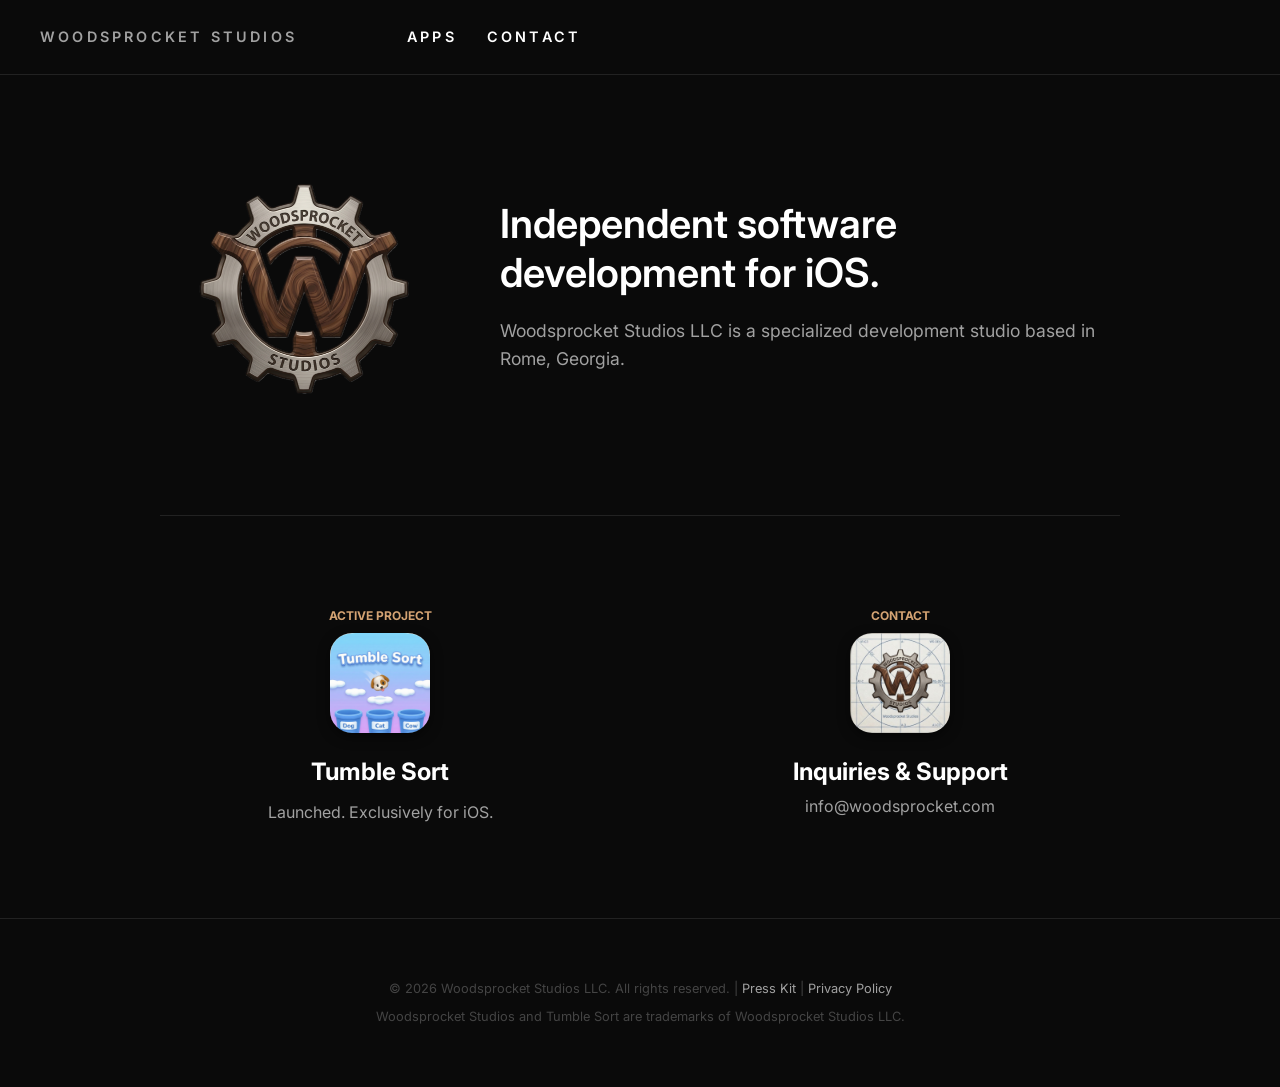
==== index.html @ 0ffef6d0 "Update index.html" ====
<!DOCTYPE html>
<html lang="en">
<head>
    <meta charset="UTF-8">
    <meta name="viewport" content="width=device-width, initial-scale=1.0">
    <title>Woodsprocket Studios LLC</title>
    <link rel="stylesheet" href="/style.css">
    <link rel="icon" type="image/png" href="/logo.png">
    <link href="https://fonts.googleapis.com/css2?family=Inter:wght@300;400;600&display=swap" rel="stylesheet">
    <meta name="apple-itunes-app" content="app-id=6770652096">
    <meta property="og:type" content="website">
    <meta property="og:url" content="https://woodsprocket.com/">
    <meta property="og:title" content="Woodsprocket Studios">
    <meta property="og:description" content="Made in Rome, GA">
    <meta property="og:image" content="https://woodsprocket.com/og-image.jpg">

    <meta name="twitter:card" content="summary_large_image">
    <meta name="twitter:url" content="https://woodsprocket.com/">
    <meta name="twitter:title" content="Woodsprocket Studios">
    <meta name="twitter:description" content="Independent iOS software. Home of Tumble Sort.">
    <meta name="twitter:image" content="https://woodsprocket.com/og-image.jpg">
</head>
<body>

<nav id="global-nav"></nav>

<script>
    // Fetch Navigation
    fetch('/nav.html')
        .then(response => response.text())
        .then(data => {
            document.getElementById('global-nav').innerHTML = data;
        })
        .catch(() => {
            document.getElementById('global-nav').innerHTML =
                '<div class="nav-container"><a href="/" class="brand-name">WOODSPROCKET STUDIOS</a></div>';
        });

    // Fetch Footer
    fetch('/footer.html')
        .then(response => response.text())
        .then(data => {
            document.getElementById('global-footer').innerHTML = data;
        })
        .catch(() => {
            document.getElementById('global-footer').innerHTML =
                '<div class="footer-container"><p>&copy; 2026 Woodsprocket Studios LLC. All rights reserved.</p></div>';
        });
</script>

    <main>
        <section class="hero">
            <img src="/logo.png" alt="Woodsprocket Studios" class="main-logo">
            <div class="hero-content">
                <h1>Independent software development for iOS.</h1>
                <p>Woodsprocket Studios LLC is a specialized development studio based in Rome, Georgia.</p>
            </div>
        </section>

        <div class="divider"></div>

        <section class="details-grid">
            <div class="detail-item" style="text-align: center;">
                <h3>Active Project</h3>
                <a href="/apps/tumble-sort/">
                    <img src="/apps/assets/tumble_sort_icon.png" alt="Tumble Sort" class="app-icon">
                </a>
                <h2>Tumble Sort</h2>
                <p>Launched. Exclusively for iOS.</p>
            </div>

            <div class="detail-item" style="text-align: center;">
                <h3>Contact</h3>
                <img src="/apps/assets/placeholder_icon.png" alt="Placeholder Icon" class="app-icon">
                <h2>Inquiries & Support</h2>
                <a href="mailto:info@woodsprocket.com" class="contact-link">info@woodsprocket.com</a>
            </div>
        </section>
    </main>

<footer id="global-footer"></footer>

</body>
</html>
---- style.css ----
:root {
    --bg: #0a0a0a;
    --text-primary: #ffffff;
    --text-secondary: #a1a1a1;
    --accent: #d4a373;
    --border: #222222;
}

* { box-sizing: border-box; }

body {
    background-color: var(--bg);
    color: var(--text-primary);
    font-family: 'Inter', sans-serif;
    margin: 0;
    -webkit-font-smoothing: antialiased;
}

a {
    color: var(--text-secondary);
    text-decoration: none;
}

a:hover {
    opacity: 0.7;
}

/* NAVIGATION */
nav {
    padding: 30px 0;
    border-bottom: 1px solid var(--border);
    width: 100%;
}

.nav-container {
    width: 100%;
    padding: 0 40px;
    display: flex;
    justify-content: flex-start;
    align-items: center;
}

.brand-name {
    display: inline-block;
    white-space: nowrap;
    letter-spacing: 0.2rem;
    font-weight: 600;
    font-size: 0.9rem;
    color: var(--text-secondary);
    text-transform: uppercase;
    text-decoration: none;
    width: auto;
    line-height: 1;
}

.brand-name:hover {
    opacity: 0.7;
}

/* MAIN CONTENT */
main {
    max-width: 1000px;
    margin: 0 auto;
    padding: 0 20px;
}

.hero {
    padding: 100px 0;
    display: flex;
    align-items: center;
    gap: 60px;
}

.main-logo { width: 280px; height: auto; }

.app-icon {
    width: 100px;
    height: 100px;
    border-radius: 22px;
    object-fit: cover;
    margin-bottom: 20px;
    box-shadow: 0 4px 12px rgba(0,0,0,0.5);
    transition: transform 0.2s ease;
}

.app-icon:hover {
    transform: scale(1.05);
}

.hero-content h1 {
    font-size: 2.5rem;
    font-weight: 600;
    margin: 0 0 20px 0;
}

.hero-content p {
    color: var(--text-secondary);
    font-size: 1.1rem;
    line-height: 1.6;
}

.divider { height: 1px; background: var(--border); width: 100%; }

/* DETAILS GRID */
.details-grid {
    display: flex;
    justify-content: center;
    gap: 80px;
    padding: 80px 0;
    flex-wrap: wrap;
}

.detail-item {
    flex: 1;
    min-width: 250px;
}

.detail-item h3 {
    text-transform: uppercase;
    font-size: 0.75rem;
    color: var(--accent);
    margin-bottom: 10px;
}

.detail-item h2 { font-size: 1.5rem; margin: 0 0 10px 0; }

.detail-item p { color: var(--text-secondary); }

/* PROSE (Privacy Policy and other text-heavy pages) */
.prose h1 {
    font-size: 2rem;
    font-weight: 600;
    margin: 60px 0 10px 0;
}

.prose .subtitle {
    color: var(--text-secondary);
    font-size: 0.9rem;
    margin: 0 0 40px 0;
}

.prose h3 {
    font-size: 1rem;
    font-weight: 600;
    color: var(--text-primary);
    margin: 40px 0 10px 0;
    text-transform: none;
}

.prose p {
    color: var(--text-secondary);
    font-size: 1rem;
    line-height: 1.7;
    margin: 0 0 16px 0;
}

.prose section {
    border-bottom: 1px solid var(--border);
    padding-bottom: 10px;
}

/* WOODSPROCKET WEBFORM */
.ws-form {
    display: flex;
    flex-direction: column;
    gap: 20px;
    text-align: left;
}

.ws-form input,
.ws-form select,
.ws-form textarea {
    width: 100%;
    padding: 16px;
    background-color: #1a1a1a; 
    border: 1px solid #333;
    border-radius: 12px; 
    color: #ffffff;
    font-family: inherit;
    font-size: 16px;
    transition: border-color 0.3s ease;
}

.ws-form input:focus,
.ws-form select:focus,
.ws-form textarea:focus {
    outline: none;
    border-color: var(--accent); 
}

.ws-form ::placeholder {
    color: #666;
}

.submit-btn {
    background-color: #ffffff;
    color: #000000;
    padding: 16px 32px;
    border: none;
    border-radius: 12px;
    font-weight: bold;
    font-size: 16px;
    cursor: pointer;
    transition: transform 0.2s ease, background-color 0.2s ease;
    margin-top: 10px;
}

.submit-btn:hover {
    background-color: #e6e6e6;
    transform: translateY(-2px);
}

nav a {
    margin-left: 30px; 
}

nav a:first-child {
    margin-left: 0;
}

/* FOOTER */
footer {
    border-top: 1px solid var(--border);
    padding: 50px;
    text-align: center;
}

.footer-container p { font-size: 0.8rem; color: #444; }

/* MOBILE */
@media (max-width: 768px) {
    .hero { flex-direction: column; text-align: center; }
    .details-grid { gap: 40px; padding: 40px 0; }
    
    .brand-name { font-size: 0.75rem; }
    
    .nav-container { 
        padding: 0 20px; 
        flex-direction: column; 
        gap: 15px; 
    }
    
    nav a { margin: 0; }
}
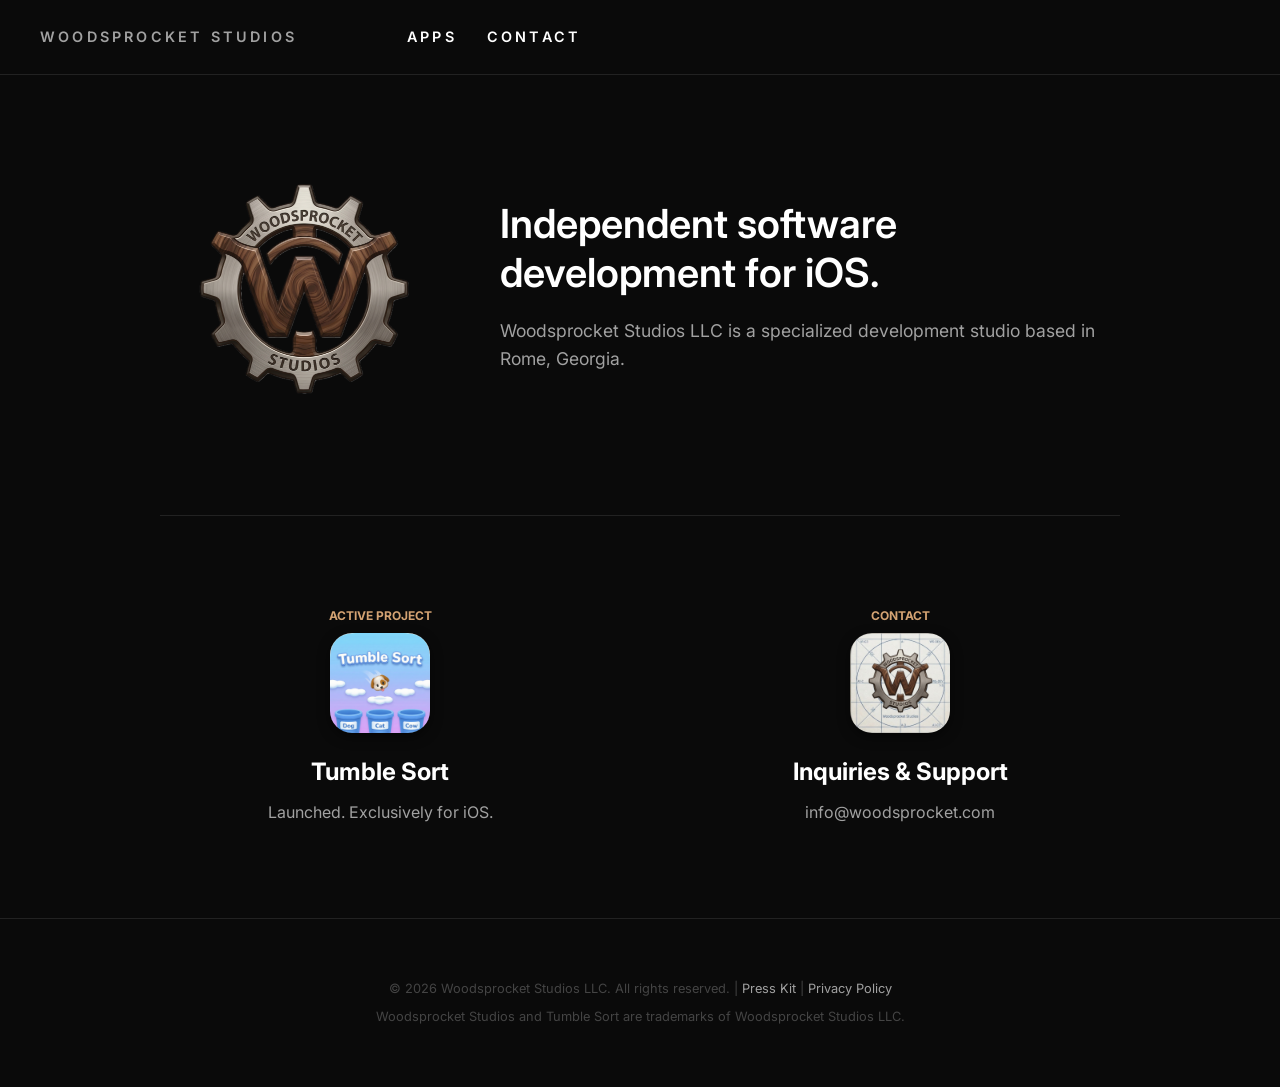
==== commit c14b1881: "Update index.html" ====
--- a/index.html
+++ b/index.html
@@ -73,7 +73,7 @@
                 <h3>Contact</h3>
                 <img src="/apps/assets/placeholder_icon.png" alt="Placeholder Icon" class="app-icon">
                 <h2>Inquiries & Support</h2>
-                <a href="mailto:info@woodsprocket.com" class="contact-link">info@woodsprocket.com</a>
+                <p><a href="mailto:info@woodsprocket.com" class="contact-link">info@woodsprocket.com</a></p>
             </div>
         </section>
     </main>
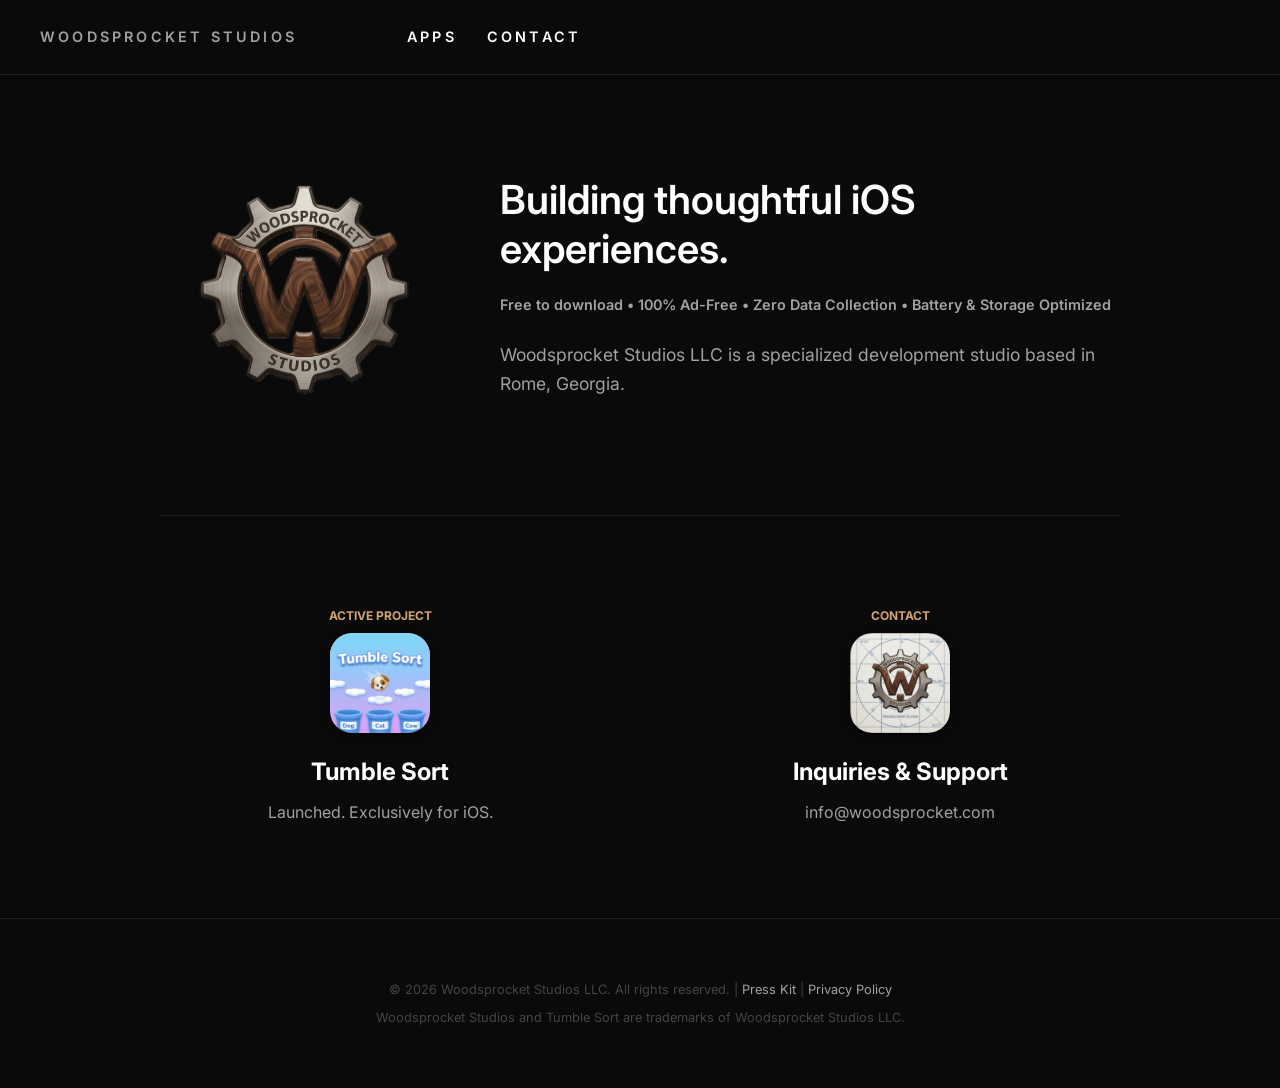
==== commit 419cee20: "Update index.html" ====
--- a/index.html
+++ b/index.html
@@ -52,7 +52,12 @@
         <section class="hero">
             <img src="/logo.png" alt="Woodsprocket Studios" class="main-logo">
             <div class="hero-content">
-                <h1>Independent software development for iOS.</h1>
+                <h1>Building thoughtful iOS experiences.</h1>
+    
+                <p style="font-size: 0.9rem; font-weight: 600; color: #a3a3a3; margin-top: 5px; margin-bottom: 25px;">
+                Free to download &bull; 100% Ad-Free &bull; Zero Data Collection &bull; Battery &amp; Storage Optimized
+                </p>
+    
                 <p>Woodsprocket Studios LLC is a specialized development studio based in Rome, Georgia.</p>
             </div>
         </section>
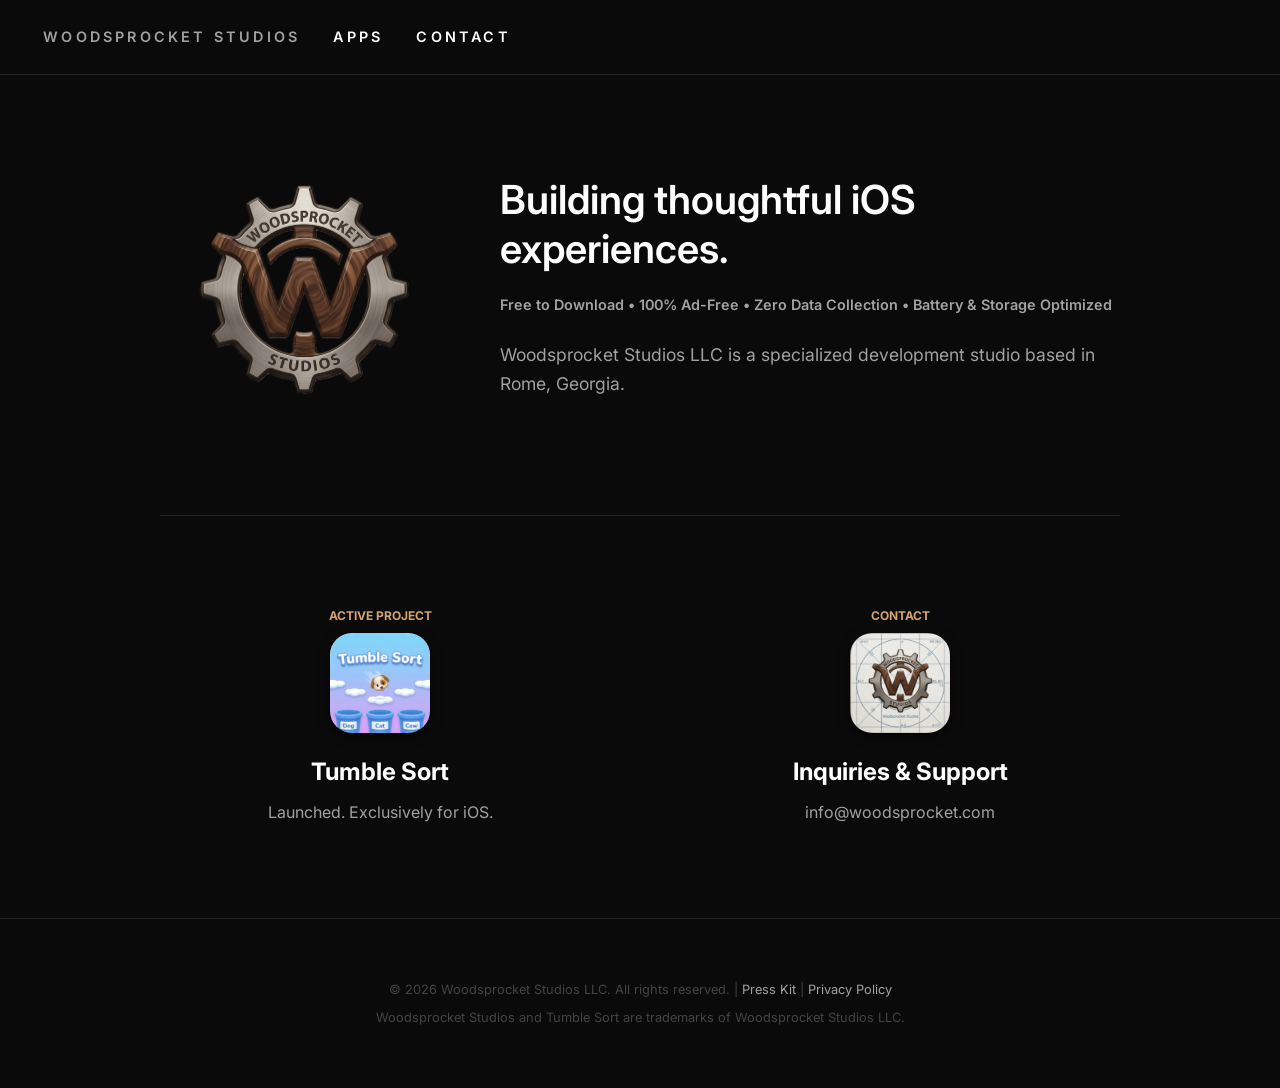
==== commit 8272bf22: "Update index.html" ====
--- a/index.html
+++ b/index.html
@@ -55,7 +55,7 @@
                 <h1>Building thoughtful iOS experiences.</h1>
     
                 <p style="font-size: 0.9rem; font-weight: 600; color: #a3a3a3; margin-top: 5px; margin-bottom: 25px;">
-                Free to download &bull; 100% Ad-Free &bull; Zero Data Collection &bull; Battery &amp; Storage Optimized
+                Free to Download &bull; 100% Ad-Free &bull; Zero Data Collection &bull; Battery &amp; Storage Optimized
                 </p>
     
                 <p>Woodsprocket Studios LLC is a specialized development studio based in Rome, Georgia.</p>
--- a/style.css
+++ b/style.css
@@ -51,6 +51,7 @@
     text-decoration: none;
     width: auto;
     line-height: 1;
+    padding-left: 0.2rem;
 }
 
 .brand-name:hover {
@@ -232,7 +233,12 @@
     .hero { flex-direction: column; text-align: center; }
     .details-grid { gap: 40px; padding: 40px 0; }
     
-    .brand-name { font-size: 0.75rem; }
+    .brand-name { 
+        font-size: 0.75rem;
+        width: 100%;
+        text-align: center;
+        padding-left: 0.2rem; 
+    }
     
     .nav-container { 
         padding: 0 20px; 
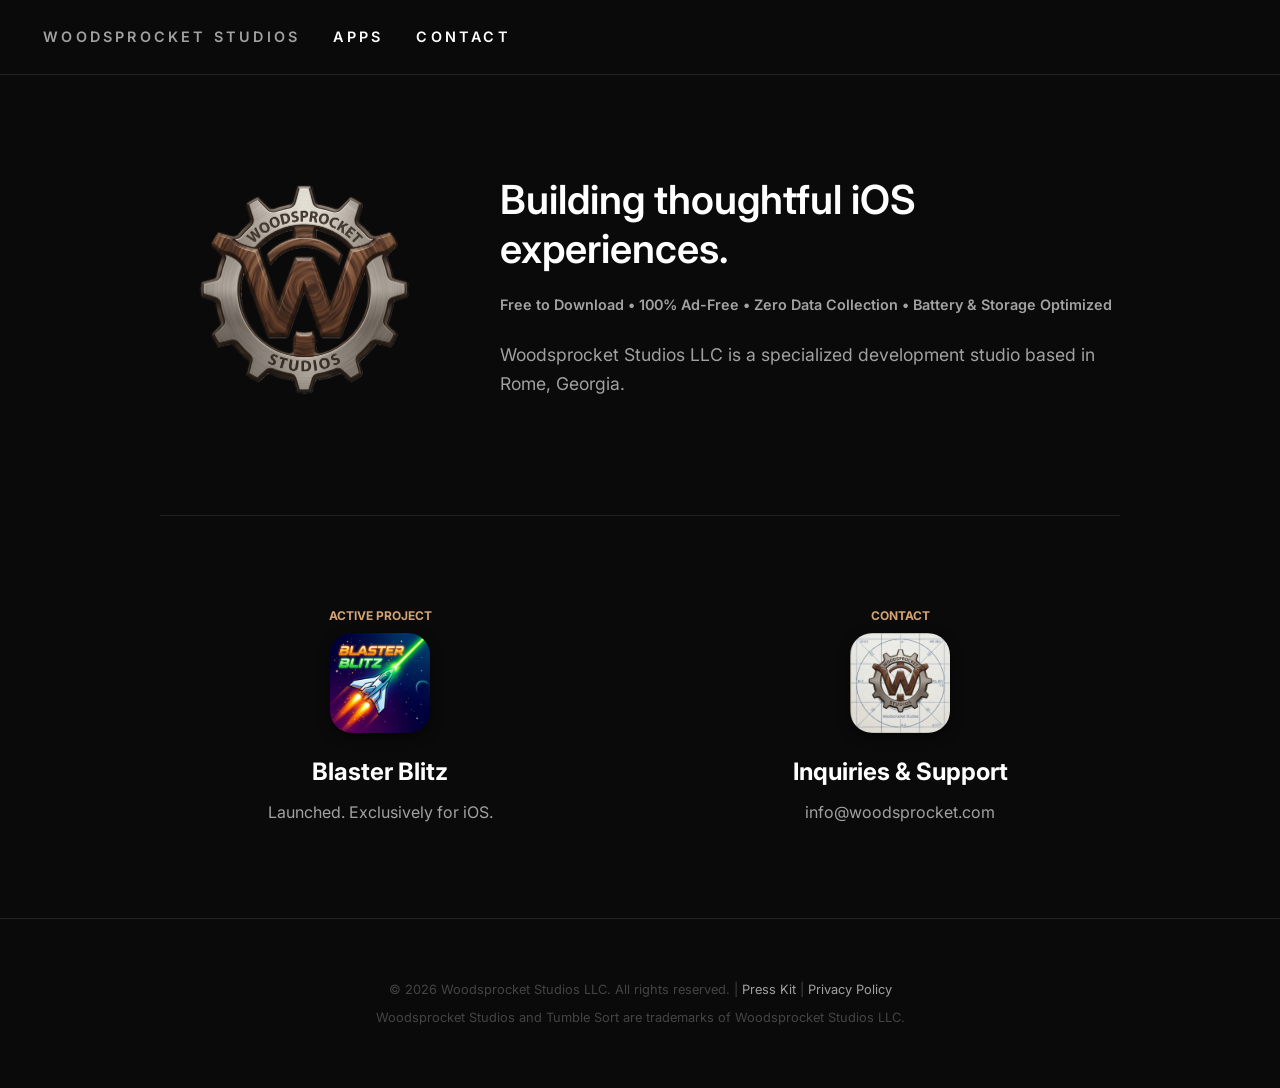
==== commit ac1d1cc6: "Update index.html" ====
--- a/index.html
+++ b/index.html
@@ -7,7 +7,7 @@
     <link rel="stylesheet" href="/style.css">
     <link rel="icon" type="image/png" href="/logo.png">
     <link href="https://fonts.googleapis.com/css2?family=Inter:wght@300;400;600&display=swap" rel="stylesheet">
-    <meta name="apple-itunes-app" content="app-id=6770652096">
+    <meta name="apple-itunes-app" content="app-id=6775595443">
     <meta property="og:type" content="website">
     <meta property="og:url" content="https://woodsprocket.com/">
     <meta property="og:title" content="Woodsprocket Studios">
@@ -67,10 +67,10 @@
         <section class="details-grid">
             <div class="detail-item" style="text-align: center;">
                 <h3>Active Project</h3>
-                <a href="/apps/tumble-sort/">
-                    <img src="/apps/assets/tumble_sort_icon.png" alt="Tumble Sort" class="app-icon">
+                <a href="/apps/blaster_blitz/">
+                    <img src="/apps/assets/blaster_blitz_icon.png" alt="Blaster Blitz" class="app-icon">
                 </a>
-                <h2>Tumble Sort</h2>
+                <h2>Blaster Blitz</h2>
                 <p>Launched. Exclusively for iOS.</p>
             </div>
 
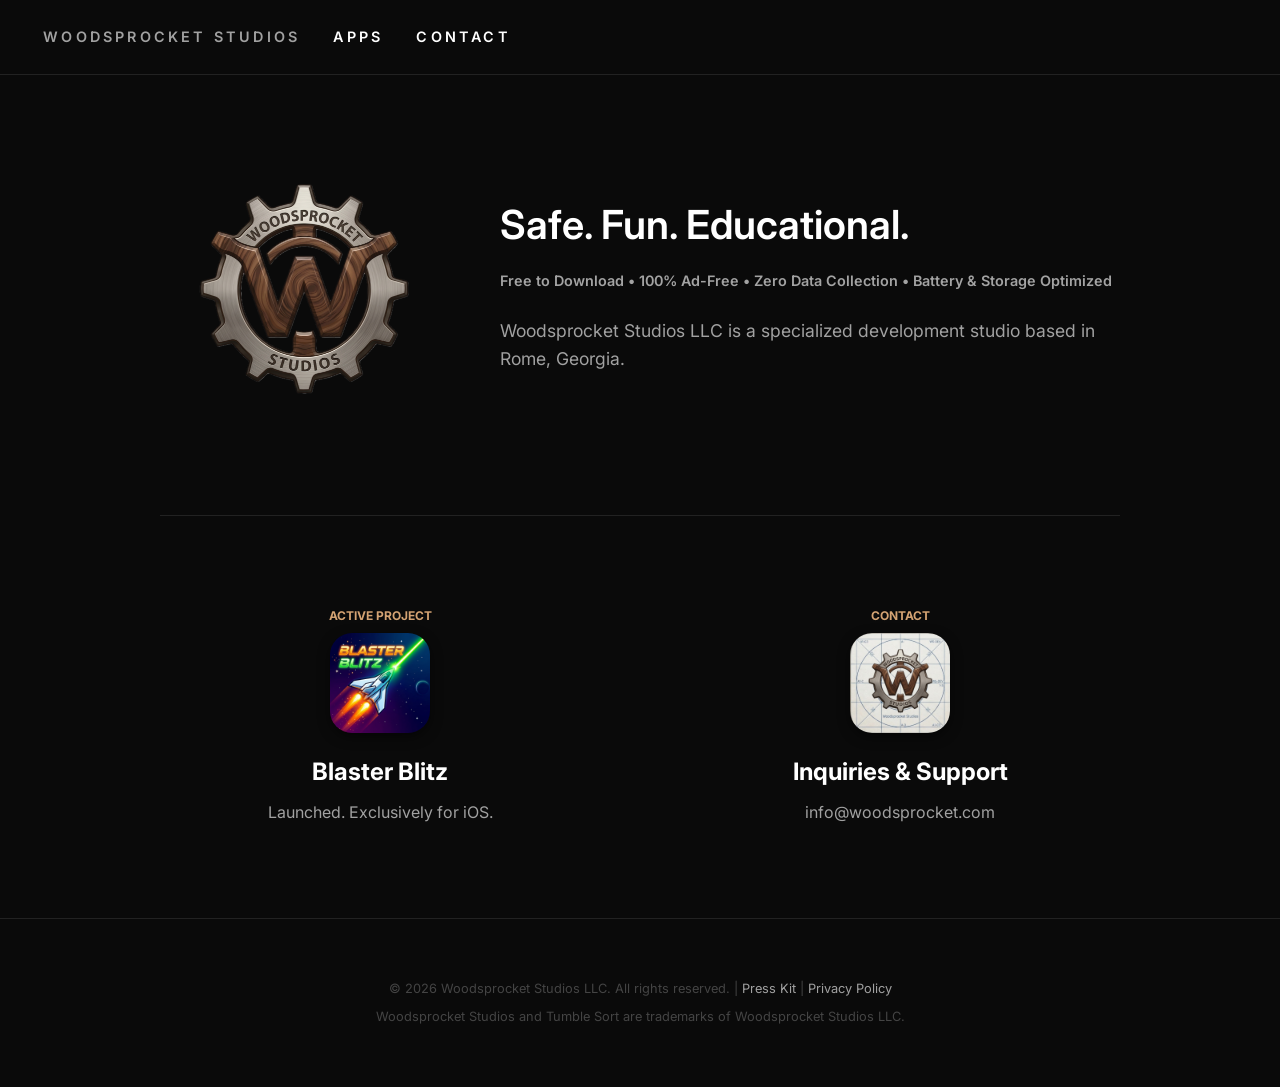
==== commit 38c0f0ac: "Update index.html" ====
--- a/index.html
+++ b/index.html
@@ -52,7 +52,7 @@
         <section class="hero">
             <img src="/logo.png" alt="Woodsprocket Studios" class="main-logo">
             <div class="hero-content">
-                <h1>Building thoughtful iOS experiences.</h1>
+                <h1>Safe. Fun. Educational.</h1>
     
                 <p style="font-size: 0.9rem; font-weight: 600; color: #a3a3a3; margin-top: 5px; margin-bottom: 25px;">
                 Free to Download &bull; 100% Ad-Free &bull; Zero Data Collection &bull; Battery &amp; Storage Optimized
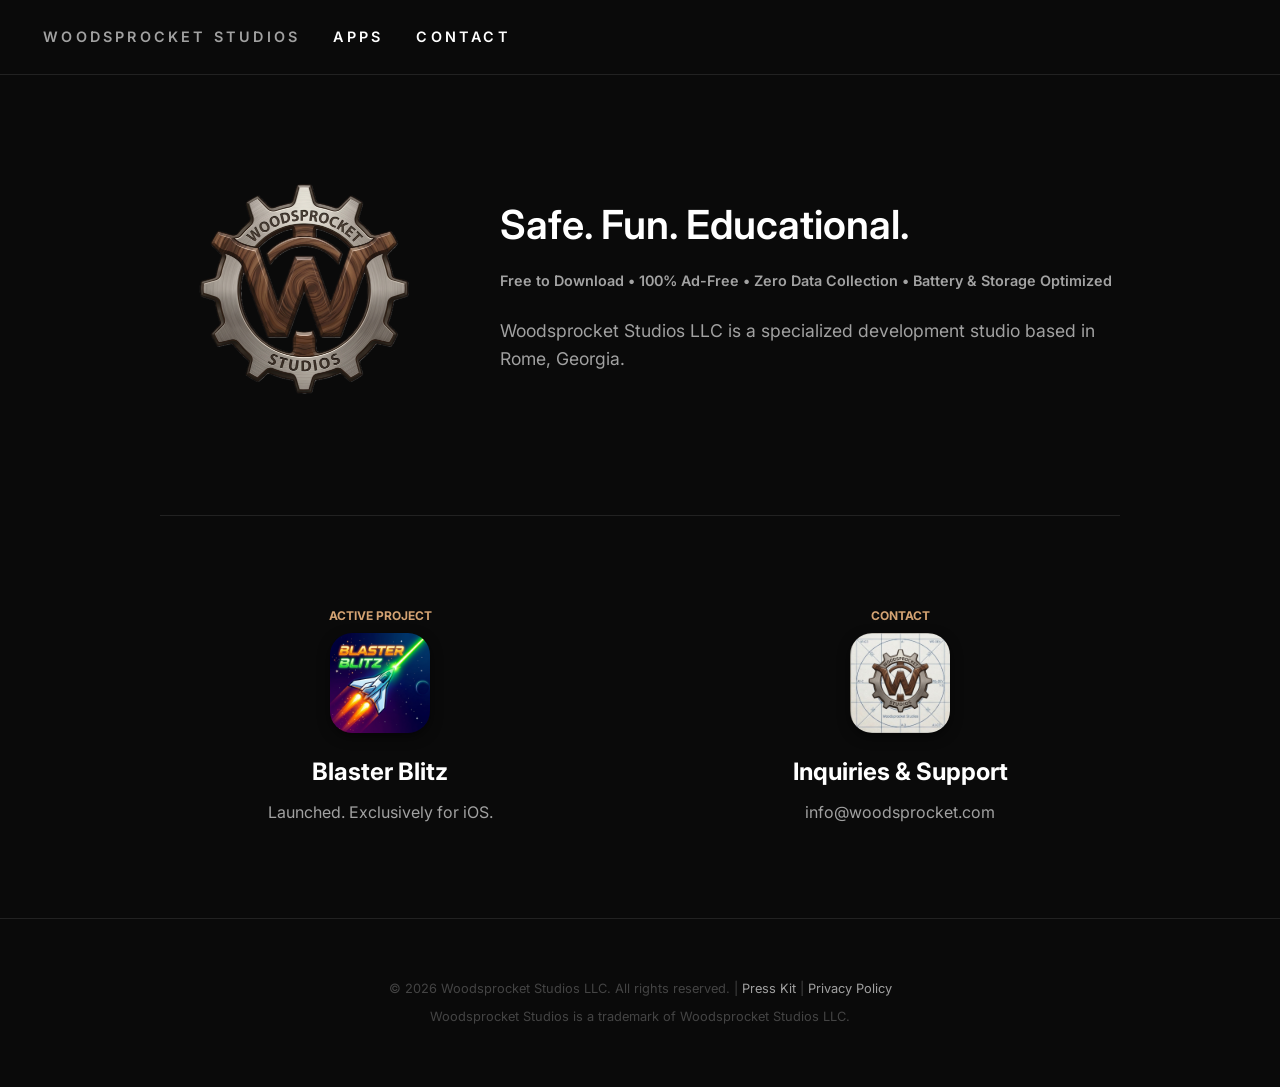
==== commit 12aee726: "Update index.html" ====
--- a/index.html
+++ b/index.html
@@ -4,6 +4,7 @@
     <meta charset="UTF-8">
     <meta name="viewport" content="width=device-width, initial-scale=1.0">
     <title>Woodsprocket Studios LLC</title>
+    <link rel="canonical" href="https://woodsprocket.com/">
     <link rel="stylesheet" href="/style.css">
     <link rel="icon" type="image/png" href="/logo.png">
     <link href="https://fonts.googleapis.com/css2?family=Inter:wght@300;400;600&display=swap" rel="stylesheet">
@@ -67,7 +68,7 @@
         <section class="details-grid">
             <div class="detail-item" style="text-align: center;">
                 <h3>Active Project</h3>
-                <a href="/apps/blaster_blitz/">
+                <a href="/apps/blaster-blitz/">
                     <img src="/apps/assets/blaster_blitz_icon.png" alt="Blaster Blitz" class="app-icon">
                 </a>
                 <h2>Blaster Blitz</h2>
